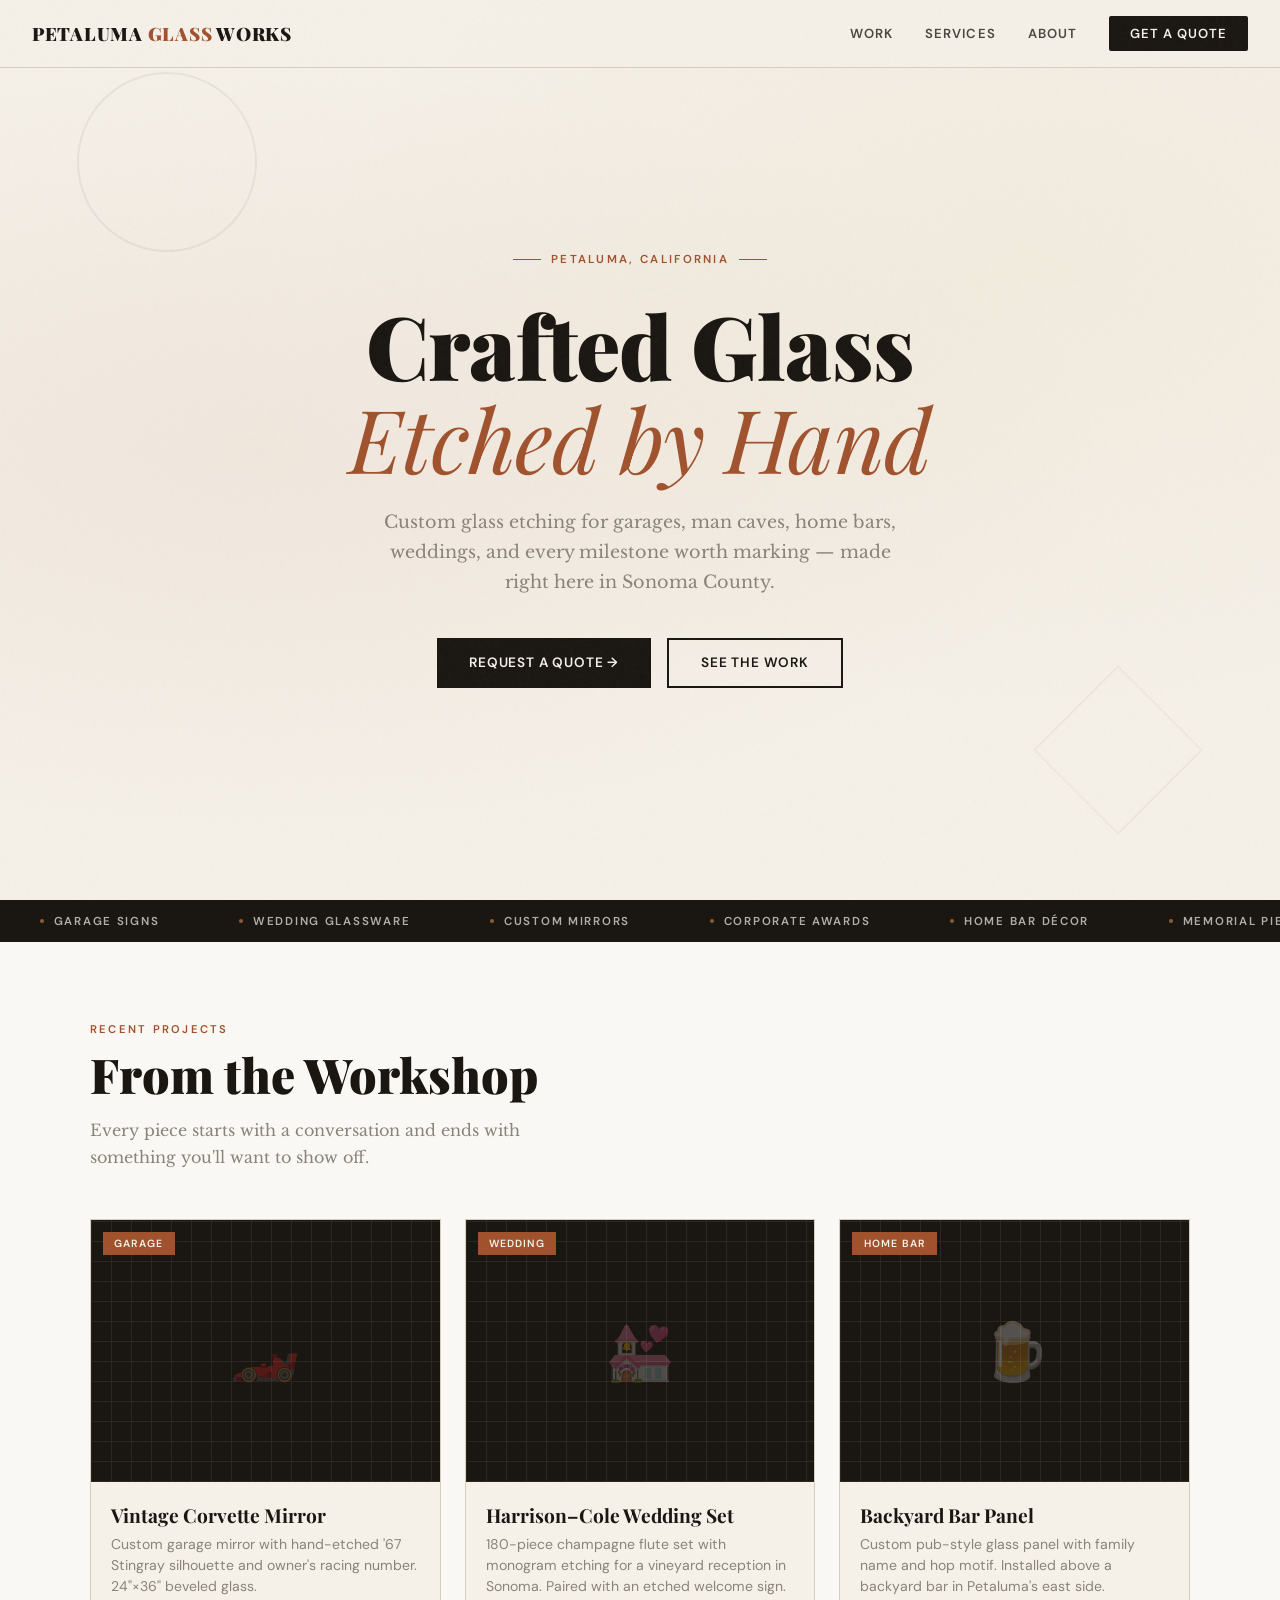
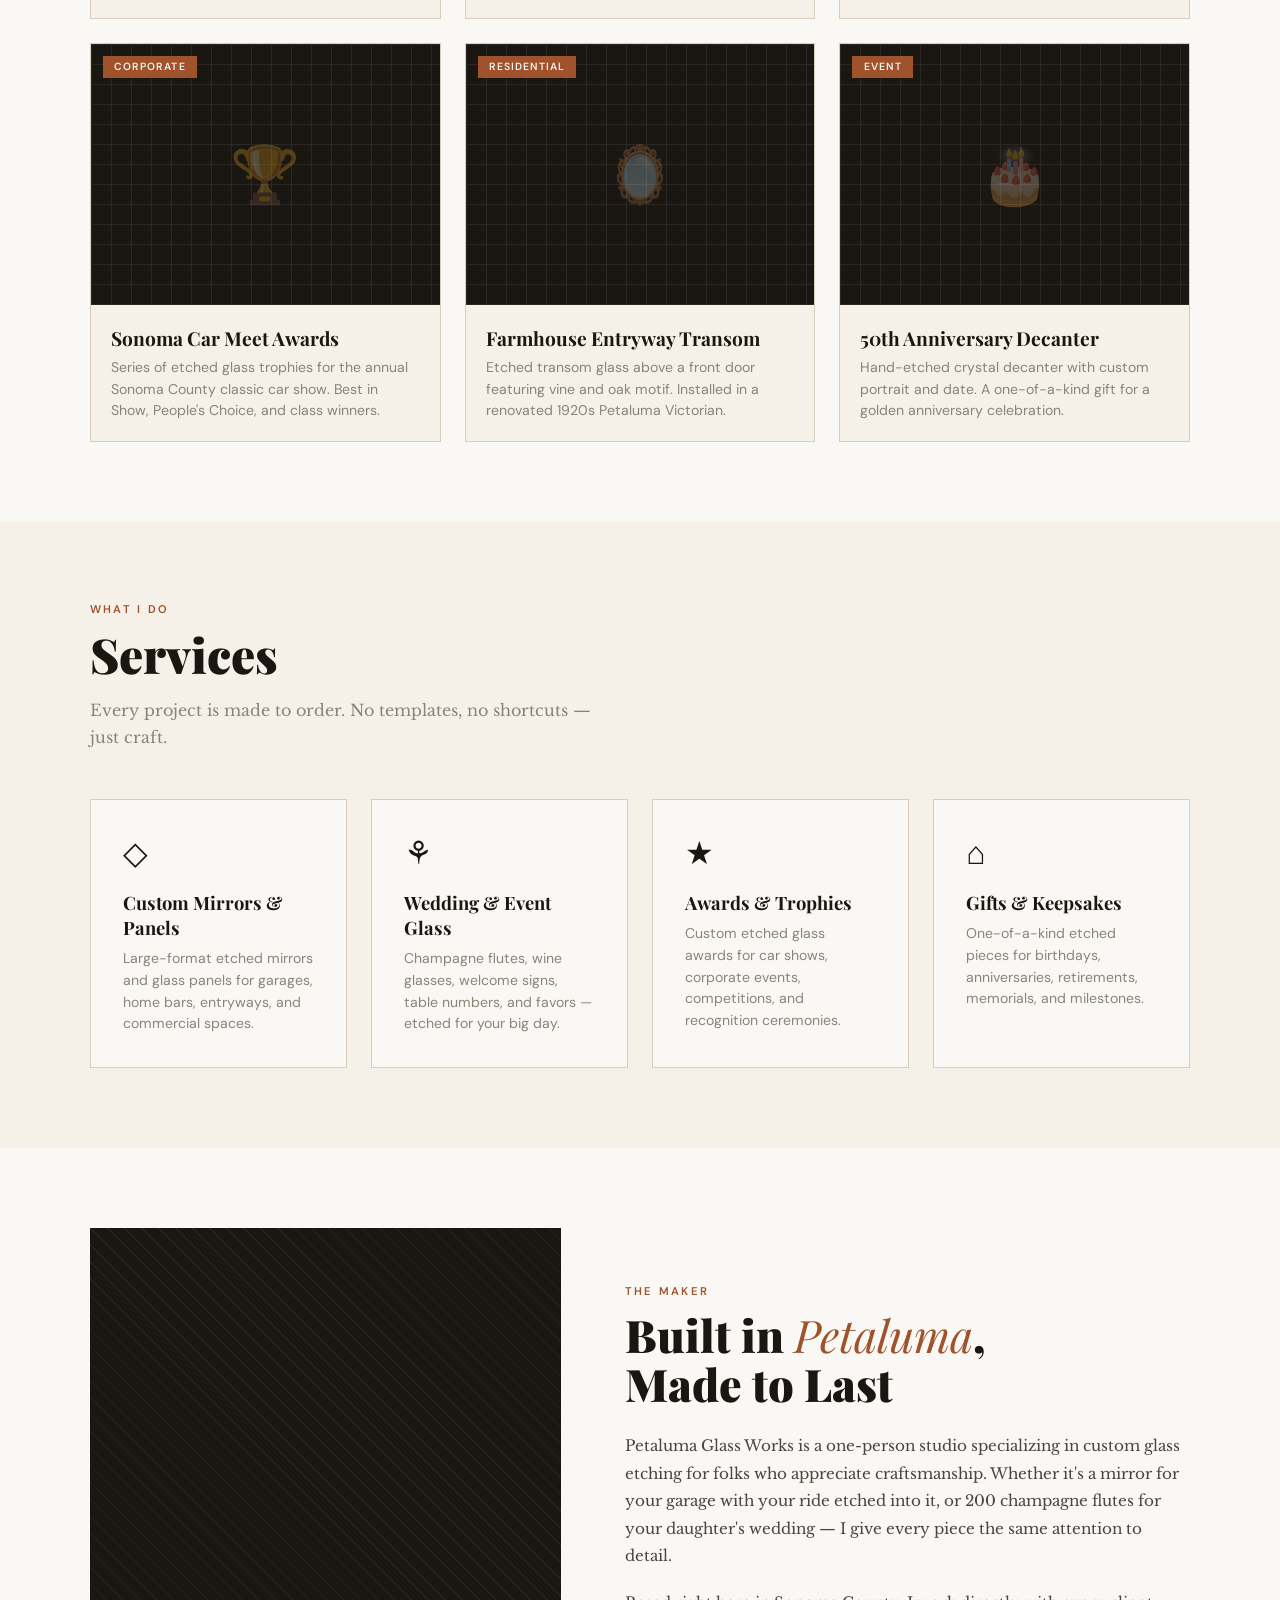
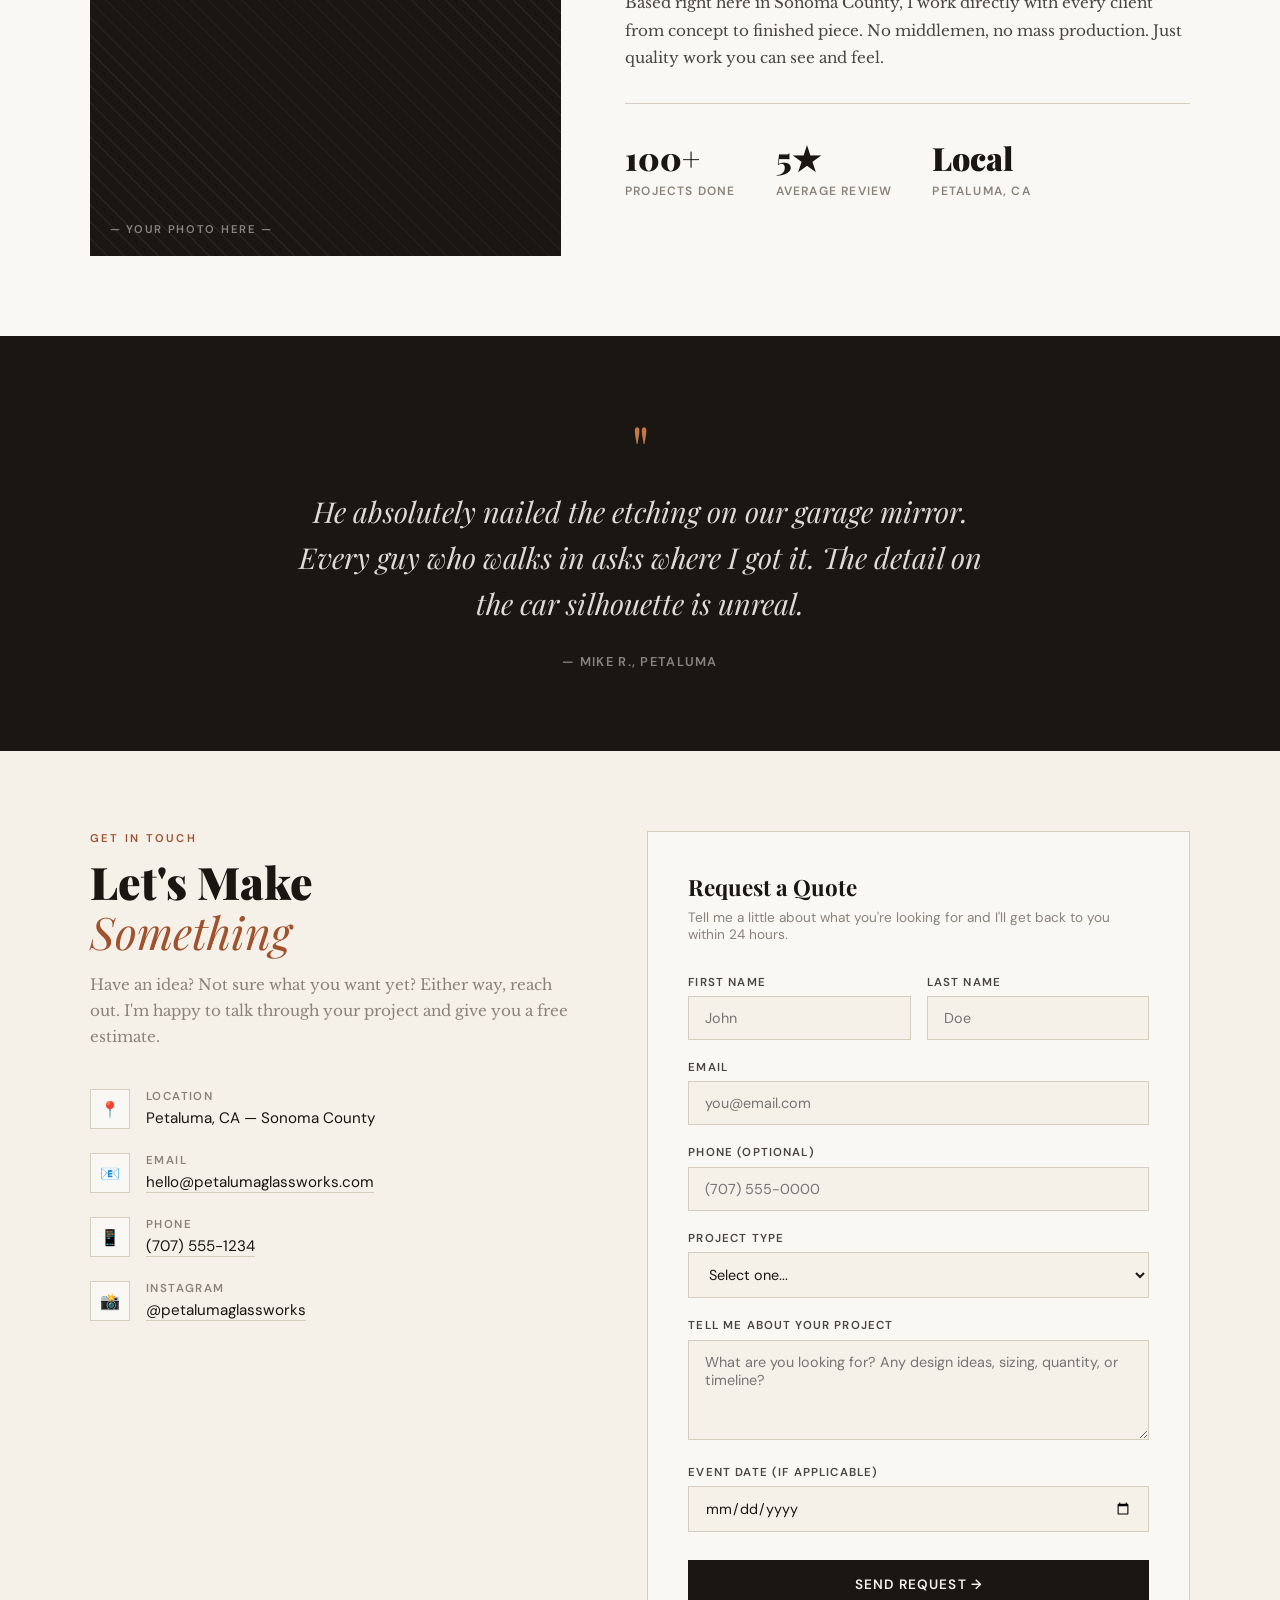
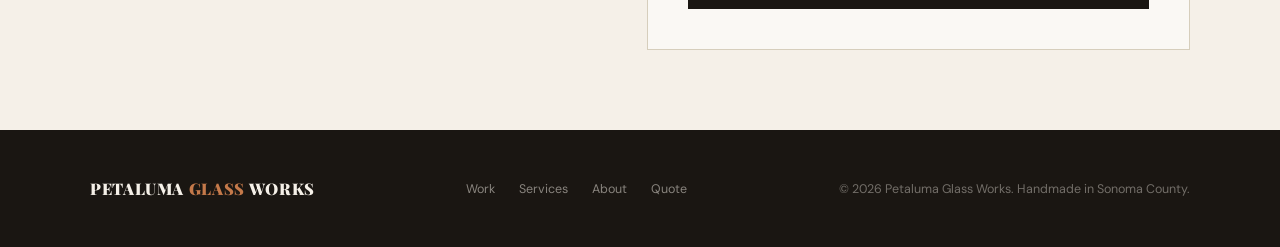
==== public/index.html @ 64fe1ad9 "Initial commit — Royal Etch Co. site Static portfolio + lead gen site for glass etching business. Pa" ====
<!DOCTYPE html>
<html lang="en">
<head>
<meta charset="UTF-8">
<meta name="viewport" content="width=device-width, initial-scale=1.0">
<title>Petaluma Glass Works — Custom Glass Etching</title>
<link rel="preconnect" href="https://fonts.googleapis.com">
<link href="https://fonts.googleapis.com/css2?family=Playfair+Display:ital,wght@0,400;0,700;0,900;1,400&family=DM+Sans:wght@400;500;600&family=Libre+Baskerville:ital,wght@0,400;0,700;1,400&display=swap" rel="stylesheet">
<link rel="stylesheet" href="styles.css">
<style>
  /* ── HERO ── */
  .hero {
    min-height: 100vh;
    display: flex;
    align-items: center;
    justify-content: center;
    text-align: center;
    padding: 8rem 2rem 6rem;
    position: relative;
    overflow: hidden;
  }
  .hero::before {
    content: '';
    position: absolute;
    inset: 0;
    background:
      radial-gradient(ellipse at 20% 50%, rgba(160, 82, 45, 0.06) 0%, transparent 60%),
      radial-gradient(ellipse at 80% 30%, rgba(184, 148, 46, 0.05) 0%, transparent 50%);
  }
  .hero-ornament {
    position: absolute;
    opacity: 0.06;
    pointer-events: none;
  }
  .hero-ornament.top-left {
    top: 8%; left: 6%;
    width: 180px; height: 180px;
    border: 2px solid var(--ink);
    border-radius: 50%;
  }
  .hero-ornament.bot-right {
    bottom: 10%; right: 8%;
    width: 120px; height: 120px;
    border: 2px solid var(--rust);
    transform: rotate(45deg);
  }
  .hero-content { position: relative; z-index: 2; max-width: 820px; }
  .hero .hero-tag { margin-bottom: 2rem; opacity: 0; animation: fadeUp 0.8s 0.2s forwards; }
  .hero h1 {
    font-family: 'Playfair Display', serif;
    font-size: clamp(3rem, 7vw, 5.5rem);
    font-weight: 900;
    line-height: 1.05;
    letter-spacing: -0.01em;
    color: var(--ink);
    margin-bottom: 1.5rem;
    opacity: 0;
    animation: fadeUp 0.8s 0.4s forwards;
  }
  .hero h1 em { font-style: italic; font-weight: 400; color: var(--rust); }
  .hero-sub {
    font-family: 'Libre Baskerville', serif;
    font-size: 1.1rem;
    line-height: 1.7;
    color: var(--warm-gray);
    max-width: 540px;
    margin: 0 auto 2.5rem;
    opacity: 0;
    animation: fadeUp 0.8s 0.6s forwards;
  }
  .hero-actions {
    display: flex;
    gap: 1rem;
    justify-content: center;
    flex-wrap: wrap;
    opacity: 0;
    animation: fadeUp 0.8s 0.8s forwards;
  }

  /* ── TICKER ── */
  .ticker {
    background: var(--ink);
    padding: 0.85rem 0;
    overflow: hidden;
  }
  .ticker-track {
    display: flex;
    width: max-content;
    animation: scroll 30s linear infinite;
  }
  .ticker-item {
    display: flex;
    align-items: center;
    gap: 0.6rem;
    padding: 0 2.5rem;
    white-space: nowrap;
    font-size: 0.72rem;
    font-weight: 600;
    letter-spacing: 0.15em;
    text-transform: uppercase;
    color: var(--cream);
    opacity: 0.7;
  }
  .ticker-item .dot {
    width: 4px; height: 4px;
    background: var(--rust-light);
    border-radius: 50%;
  }

  /* ── RECENT WORK ── */
  #work { background: var(--warm-white); }
  #work section { padding: 6rem 2rem; }
  .projects-grid {
    display: grid;
    grid-template-columns: repeat(auto-fill, minmax(320px, 1fr));
    gap: 1.5rem;
  }
  .project-card {
    background: var(--cream);
    border: 1px solid var(--border);
    overflow: hidden;
    transition: all 0.3s;
  }
  .project-card:hover { transform: translateY(-4px); box-shadow: 0 12px 40px var(--shadow); }
  .project-img {
    width: 100%;
    aspect-ratio: 4/3;
    background: var(--ink);
    position: relative;
    overflow: hidden;
    display: flex;
    align-items: center;
    justify-content: center;
  }
  .project-img .etch-icon {
    font-size: 3.5rem;
    opacity: 0.25;
    color: var(--cream);
    position: absolute;
  }
  .project-img .placeholder-pattern {
    position: absolute;
    inset: 0;
    opacity: 0.08;
    background-image:
      repeating-linear-gradient(0deg, var(--cream) 0px, var(--cream) 1px, transparent 1px, transparent 20px),
      repeating-linear-gradient(90deg, var(--cream) 0px, var(--cream) 1px, transparent 1px, transparent 20px);
  }
  .project-tag {
    position: absolute;
    top: 0.75rem; left: 0.75rem;
    background: var(--rust);
    color: var(--cream);
    font-size: 0.65rem;
    font-weight: 600;
    letter-spacing: 0.1em;
    text-transform: uppercase;
    padding: 0.3rem 0.7rem;
  }
  .project-body { padding: 1.25rem; }
  .project-body h3 {
    font-family: 'Playfair Display', serif;
    font-size: 1.2rem;
    font-weight: 700;
    margin-bottom: 0.4rem;
  }
  .project-body p { font-size: 0.88rem; color: var(--warm-gray); line-height: 1.5; }

  /* ── SERVICES PREVIEW ── */
  .services-row {
    display: grid;
    grid-template-columns: repeat(auto-fill, minmax(240px, 1fr));
    gap: 1.5rem;
    margin-top: 2rem;
  }
  .service-card {
    padding: 2rem;
    border: 1px solid var(--border);
    background: var(--warm-white);
    transition: all 0.25s;
  }
  .service-card:hover { border-color: var(--rust); }
  .service-icon { font-size: 2rem; margin-bottom: 1rem; display: block; }
  .service-card h3 {
    font-family: 'Playfair Display', serif;
    font-size: 1.15rem;
    font-weight: 700;
    margin-bottom: 0.5rem;
  }
  .service-card p { font-size: 0.88rem; color: var(--warm-gray); line-height: 1.55; }

  /* ── ABOUT PREVIEW ── */
  #about { background: var(--warm-white); }
  .about-grid {
    display: grid;
    grid-template-columns: 1fr 1.2fr;
    gap: 4rem;
    align-items: center;
  }
  .about-photo {
    aspect-ratio: 3/4;
    background: var(--ink);
    position: relative;
    overflow: hidden;
  }
  .about-photo .placeholder-pattern {
    position: absolute; inset: 0; opacity: 0.06;
    background-image:
      repeating-linear-gradient(45deg, var(--cream) 0px, var(--cream) 1px, transparent 1px, transparent 12px);
  }
  .about-photo .photo-label {
    position: absolute;
    bottom: 1.25rem; left: 1.25rem;
    color: var(--cream);
    font-size: 0.7rem;
    font-weight: 600;
    letter-spacing: 0.15em;
    text-transform: uppercase;
    opacity: 0.5;
  }
  .about-text h2 {
    font-family: 'Playfair Display', serif;
    font-size: clamp(2rem, 3.5vw, 2.8rem);
    font-weight: 900;
    line-height: 1.1;
    margin-bottom: 1.5rem;
  }
  .about-text h2 em { font-weight: 400; color: var(--rust); }
  .about-text p {
    font-family: 'Libre Baskerville', serif;
    font-size: 0.95rem;
    line-height: 1.8;
    color: var(--slate);
    margin-bottom: 1.25rem;
  }
  .about-stats {
    display: flex;
    gap: 2.5rem;
    margin-top: 2rem;
    padding-top: 2rem;
    border-top: 1px solid var(--border);
  }
  .stat-item strong {
    display: block;
    font-family: 'Playfair Display', serif;
    font-size: 2rem;
    font-weight: 900;
    color: var(--ink);
  }
  .stat-item span {
    font-size: 0.75rem;
    font-weight: 600;
    letter-spacing: 0.1em;
    text-transform: uppercase;
    color: var(--warm-gray);
  }

  /* ── TESTIMONIAL ── */
  .testimonial-section {
    background: var(--ink);
    color: var(--cream);
    text-align: center;
    padding: 5rem 2rem;
  }
  .testimonial-section blockquote {
    font-family: 'Playfair Display', serif;
    font-size: clamp(1.3rem, 3vw, 1.8rem);
    font-style: italic;
    line-height: 1.6;
    max-width: 700px;
    margin: 0 auto 1.5rem;
    opacity: 0.9;
  }
  .testimonial-section cite {
    font-family: 'DM Sans', sans-serif;
    font-style: normal;
    font-size: 0.8rem;
    font-weight: 600;
    letter-spacing: 0.1em;
    text-transform: uppercase;
    opacity: 0.5;
  }
  .quote-mark {
    font-family: 'Playfair Display', serif;
    font-size: 4rem;
    color: var(--rust-light);
    line-height: 1;
    margin-bottom: 0.5rem;
  }

  /* ── CONTACT ── */
  #contact { background: var(--cream); }
  .contact-grid {
    display: grid;
    grid-template-columns: 1fr 1.1fr;
    gap: 4rem;
  }
  .contact-info h2 {
    font-family: 'Playfair Display', serif;
    font-size: clamp(2rem, 3.5vw, 2.8rem);
    font-weight: 900;
    line-height: 1.1;
    margin-bottom: 1rem;
  }
  .contact-info h2 em { font-weight: 400; color: var(--rust); }
  .contact-info > p {
    font-family: 'Libre Baskerville', serif;
    font-size: 0.95rem;
    line-height: 1.7;
    color: var(--warm-gray);
    margin-bottom: 2.5rem;
  }
  .contact-detail {
    display: flex;
    gap: 1rem;
    align-items: flex-start;
    margin-bottom: 1.5rem;
  }
  .contact-detail .icon {
    width: 40px; height: 40px;
    background: var(--warm-white);
    border: 1px solid var(--border);
    display: flex;
    align-items: center;
    justify-content: center;
    font-size: 1rem;
    flex-shrink: 0;
  }
  .contact-detail strong {
    display: block;
    font-size: 0.72rem;
    font-weight: 600;
    letter-spacing: 0.12em;
    text-transform: uppercase;
    color: var(--warm-gray);
    margin-bottom: 0.15rem;
  }
  .contact-detail span { font-size: 0.95rem; color: var(--ink); }
  .contact-detail a {
    color: var(--ink);
    text-decoration: none;
    border-bottom: 1px solid var(--border);
    transition: border-color 0.2s;
  }
  .contact-detail a:hover { border-color: var(--rust); }

  /* ── CONTACT FORM ── */
  .request-form {
    background: var(--warm-white);
    border: 1px solid var(--border);
    padding: 2.5rem;
  }
  .request-form h3 {
    font-family: 'Playfair Display', serif;
    font-size: 1.4rem;
    font-weight: 700;
    margin-bottom: 0.4rem;
  }
  .form-sub { font-size: 0.85rem; color: var(--warm-gray); margin-bottom: 2rem; }
  .form-row { display: grid; grid-template-columns: 1fr 1fr; gap: 1rem; }
  .form-group { margin-bottom: 1.25rem; }
  .form-group label {
    display: block;
    font-size: 0.72rem;
    font-weight: 600;
    letter-spacing: 0.1em;
    text-transform: uppercase;
    color: var(--slate);
    margin-bottom: 0.4rem;
  }
  .form-group input,
  .form-group select,
  .form-group textarea {
    width: 100%;
    padding: 0.75rem 1rem;
    font-family: 'DM Sans', sans-serif;
    font-size: 0.9rem;
    border: 1px solid var(--border);
    background: var(--cream);
    color: var(--ink);
    outline: none;
    transition: border-color 0.2s;
  }
  .form-group input:focus,
  .form-group select:focus,
  .form-group textarea:focus { border-color: var(--rust); }
  .form-group textarea { resize: vertical; min-height: 100px; }
  .form-submit {
    width: 100%;
    padding: 1rem;
    background: var(--ink);
    color: var(--cream);
    font-family: 'DM Sans', sans-serif;
    font-size: 0.85rem;
    font-weight: 600;
    letter-spacing: 0.08em;
    text-transform: uppercase;
    border: none;
    cursor: pointer;
    transition: background 0.25s;
    margin-top: 0.5rem;
  }
  .form-submit:hover { background: var(--rust); }

  /* ── RESPONSIVE (page-specific) ── */
  @media (max-width: 768px) {
    .hero { min-height: auto; padding: 10rem 1.5rem 5rem; }
    .about-grid { grid-template-columns: 1fr; gap: 2rem; }
    .about-photo { max-height: 350px; }
    .contact-grid { grid-template-columns: 1fr; gap: 2.5rem; }
    .form-row { grid-template-columns: 1fr; }
    .projects-grid { grid-template-columns: 1fr; }
    .about-stats { gap: 1.5rem; }
  }
</style>
</head>
<body>

<!-- ═══════ NAV ═══════ -->
<nav id="nav">
  <a href="index.html" class="nav-logo">Petaluma <span>Glass</span> Works</a>
  <button class="mobile-toggle" onclick="document.querySelector('.nav-links').classList.toggle('open')" aria-label="Menu">
    <span></span><span></span><span></span>
  </button>
  <div class="nav-links">
    <a href="work.html">Work</a>
    <a href="services.html">Services</a>
    <a href="about.html">About</a>
    <a href="quote.html" class="nav-cta">Get a Quote</a>
  </div>
</nav>

<!-- ═══════ HERO ═══════ -->
<section class="hero">
  <div class="hero-ornament top-left"></div>
  <div class="hero-ornament bot-right"></div>
  <div class="hero-content">
    <div class="hero-tag">Petaluma, California</div>
    <h1>Crafted Glass<br><em>Etched by Hand</em></h1>
    <p class="hero-sub">Custom glass etching for garages, man caves, home bars, weddings, and every milestone worth marking — made right here in Sonoma County.</p>
    <div class="hero-actions">
      <a href="#contact" class="btn-primary">Request a Quote →</a>
      <a href="work.html" class="btn-secondary">See the Work</a>
    </div>
  </div>
</section>

<!-- ═══════ TICKER ═══════ -->
<div class="ticker">
  <div class="ticker-track">
    <div class="ticker-item"><span class="dot"></span> Garage Signs</div>
    <div class="ticker-item"><span class="dot"></span> Wedding Glassware</div>
    <div class="ticker-item"><span class="dot"></span> Custom Mirrors</div>
    <div class="ticker-item"><span class="dot"></span> Corporate Awards</div>
    <div class="ticker-item"><span class="dot"></span> Home Bar Décor</div>
    <div class="ticker-item"><span class="dot"></span> Memorial Pieces</div>
    <div class="ticker-item"><span class="dot"></span> Car Club Trophies</div>
    <div class="ticker-item"><span class="dot"></span> Event Signage</div>
    <div class="ticker-item"><span class="dot"></span> Garage Signs</div>
    <div class="ticker-item"><span class="dot"></span> Wedding Glassware</div>
    <div class="ticker-item"><span class="dot"></span> Custom Mirrors</div>
    <div class="ticker-item"><span class="dot"></span> Corporate Awards</div>
    <div class="ticker-item"><span class="dot"></span> Home Bar Décor</div>
    <div class="ticker-item"><span class="dot"></span> Memorial Pieces</div>
    <div class="ticker-item"><span class="dot"></span> Car Club Trophies</div>
    <div class="ticker-item"><span class="dot"></span> Event Signage</div>
  </div>
</div>

<!-- ═══════ RECENT WORK ═══════ -->
<section id="work">
  <div class="section-inner">
    <div class="reveal">
      <div class="section-label">Recent Projects</div>
      <div class="section-title">From the Workshop</div>
      <div class="section-desc">Every piece starts with a conversation and ends with something you'll want to show off.</div>
    </div>
    <div class="projects-grid">
      <div class="project-card reveal">
        <div class="project-img">
          <div class="placeholder-pattern"></div>
          <span class="etch-icon">🏎️</span>
          <span class="project-tag">Garage</span>
        </div>
        <div class="project-body">
          <h3>Vintage Corvette Mirror</h3>
          <p>Custom garage mirror with hand-etched '67 Stingray silhouette and owner's racing number. 24"×36" beveled glass.</p>
        </div>
      </div>
      <div class="project-card reveal">
        <div class="project-img">
          <div class="placeholder-pattern"></div>
          <span class="etch-icon">💒</span>
          <span class="project-tag">Wedding</span>
        </div>
        <div class="project-body">
          <h3>Harrison–Cole Wedding Set</h3>
          <p>180-piece champagne flute set with monogram etching for a vineyard reception in Sonoma. Paired with an etched welcome sign.</p>
        </div>
      </div>
      <div class="project-card reveal">
        <div class="project-img">
          <div class="placeholder-pattern"></div>
          <span class="etch-icon">🍺</span>
          <span class="project-tag">Home Bar</span>
        </div>
        <div class="project-body">
          <h3>Backyard Bar Panel</h3>
          <p>Custom pub-style glass panel with family name and hop motif. Installed above a backyard bar in Petaluma's east side.</p>
        </div>
      </div>
      <div class="project-card reveal">
        <div class="project-img">
          <div class="placeholder-pattern"></div>
          <span class="etch-icon">🏆</span>
          <span class="project-tag">Corporate</span>
        </div>
        <div class="project-body">
          <h3>Sonoma Car Meet Awards</h3>
          <p>Series of etched glass trophies for the annual Sonoma County classic car show. Best in Show, People's Choice, and class winners.</p>
        </div>
      </div>
      <div class="project-card reveal">
        <div class="project-img">
          <div class="placeholder-pattern"></div>
          <span class="etch-icon">🪞</span>
          <span class="project-tag">Residential</span>
        </div>
        <div class="project-body">
          <h3>Farmhouse Entryway Transom</h3>
          <p>Etched transom glass above a front door featuring vine and oak motif. Installed in a renovated 1920s Petaluma Victorian.</p>
        </div>
      </div>
      <div class="project-card reveal">
        <div class="project-img">
          <div class="placeholder-pattern"></div>
          <span class="etch-icon">🎂</span>
          <span class="project-tag">Event</span>
        </div>
        <div class="project-body">
          <h3>50th Anniversary Decanter</h3>
          <p>Hand-etched crystal decanter with custom portrait and date. A one-of-a-kind gift for a golden anniversary celebration.</p>
        </div>
      </div>
    </div>
  </div>
</section>

<!-- ═══════ SERVICES PREVIEW ═══════ -->
<section id="services">
  <div class="section-inner">
    <div class="reveal">
      <div class="section-label">What I Do</div>
      <div class="section-title">Services</div>
      <div class="section-desc">Every project is made to order. No templates, no shortcuts — just craft.</div>
    </div>
    <div class="services-row">
      <div class="service-card reveal">
        <span class="service-icon">◇</span>
        <h3>Custom Mirrors & Panels</h3>
        <p>Large-format etched mirrors and glass panels for garages, home bars, entryways, and commercial spaces.</p>
      </div>
      <div class="service-card reveal">
        <span class="service-icon">⚘</span>
        <h3>Wedding & Event Glass</h3>
        <p>Champagne flutes, wine glasses, welcome signs, table numbers, and favors — etched for your big day.</p>
      </div>
      <div class="service-card reveal">
        <span class="service-icon">★</span>
        <h3>Awards & Trophies</h3>
        <p>Custom etched glass awards for car shows, corporate events, competitions, and recognition ceremonies.</p>
      </div>
      <div class="service-card reveal">
        <span class="service-icon">⌂</span>
        <h3>Gifts & Keepsakes</h3>
        <p>One-of-a-kind etched pieces for birthdays, anniversaries, retirements, memorials, and milestones.</p>
      </div>
    </div>
  </div>
</section>

<!-- ═══════ ABOUT PREVIEW ═══════ -->
<section id="about">
  <div class="section-inner">
    <div class="about-grid">
      <div class="about-photo reveal">
        <div class="placeholder-pattern"></div>
        <div class="photo-label">— Your photo here —</div>
      </div>
      <div class="about-text reveal">
        <div class="section-label">The Maker</div>
        <h2>Built in <em>Petaluma</em>,<br>Made to Last</h2>
        <p>Petaluma Glass Works is a one-person studio specializing in custom glass etching for folks who appreciate craftsmanship. Whether it's a mirror for your garage with your ride etched into it, or 200 champagne flutes for your daughter's wedding — I give every piece the same attention to detail.</p>
        <p>Based right here in Sonoma County, I work directly with every client from concept to finished piece. No middlemen, no mass production. Just quality work you can see and feel.</p>
        <div class="about-stats">
          <div class="stat-item">
            <strong>100+</strong>
            <span>Projects Done</span>
          </div>
          <div class="stat-item">
            <strong>5★</strong>
            <span>Average Review</span>
          </div>
          <div class="stat-item">
            <strong>Local</strong>
            <span>Petaluma, CA</span>
          </div>
        </div>
      </div>
    </div>
  </div>
</section>

<!-- ═══════ TESTIMONIAL ═══════ -->
<div class="testimonial-section">
  <div class="quote-mark">"</div>
  <blockquote>He absolutely nailed the etching on our garage mirror. Every guy who walks in asks where I got it. The detail on the car silhouette is unreal.</blockquote>
  <cite>— Mike R., Petaluma</cite>
</div>

<!-- ═══════ CONTACT + FORM ═══════ -->
<section id="contact">
  <div class="section-inner">
    <div class="contact-grid">
      <div class="contact-info reveal">
        <div class="section-label">Get In Touch</div>
        <h2>Let's Make<br><em>Something</em></h2>
        <p>Have an idea? Not sure what you want yet? Either way, reach out. I'm happy to talk through your project and give you a free estimate.</p>
        <div class="contact-detail">
          <div class="icon">📍</div>
          <div>
            <strong>Location</strong>
            <span>Petaluma, CA — Sonoma County</span>
          </div>
        </div>
        <div class="contact-detail">
          <div class="icon">📧</div>
          <div>
            <strong>Email</strong>
            <span><a href="mailto:hello@petalumaglassworks.com">hello@petalumaglassworks.com</a></span>
          </div>
        </div>
        <div class="contact-detail">
          <div class="icon">📱</div>
          <div>
            <strong>Phone</strong>
            <span><a href="tel:+17075551234">(707) 555-1234</a></span>
          </div>
        </div>
        <div class="contact-detail">
          <div class="icon">📸</div>
          <div>
            <strong>Instagram</strong>
            <span><a href="#">@petalumaglassworks</a></span>
          </div>
        </div>
      </div>

      <div class="request-form reveal">
        <h3>Request a Quote</h3>
        <p class="form-sub">Tell me a little about what you're looking for and I'll get back to you within 24 hours.</p>
        <div class="form-row">
          <div class="form-group">
            <label>First Name</label>
            <input type="text" placeholder="John">
          </div>
          <div class="form-group">
            <label>Last Name</label>
            <input type="text" placeholder="Doe">
          </div>
        </div>
        <div class="form-group">
          <label>Email</label>
          <input type="email" placeholder="you@email.com">
        </div>
        <div class="form-group">
          <label>Phone (Optional)</label>
          <input type="tel" placeholder="(707) 555-0000">
        </div>
        <div class="form-group">
          <label>Project Type</label>
          <select>
            <option value="">Select one...</option>
            <option>Garage / Man Cave Mirror</option>
            <option>Wedding Glassware</option>
            <option>Home Bar / Panel</option>
            <option>Awards / Trophies</option>
            <option>Gift / Keepsake</option>
            <option>Event Signage</option>
            <option>Other</option>
          </select>
        </div>
        <div class="form-group">
          <label>Tell Me About Your Project</label>
          <textarea placeholder="What are you looking for? Any design ideas, sizing, quantity, or timeline?"></textarea>
        </div>
        <div class="form-group">
          <label>Event Date (if applicable)</label>
          <input type="date">
        </div>
        <button class="form-submit" onclick="handleSubmit()">Send Request →</button>
        <p id="form-confirm" style="display:none; margin-top:1rem; color:var(--rust); font-weight:600; text-align:center; font-size:0.9rem;">Thanks! I'll be in touch soon.</p>
      </div>
    </div>
  </div>
</section>

<!-- ═══════ FOOTER ═══════ -->
<footer>
  <div class="footer-inner">
    <div class="footer-brand">Petaluma <span>Glass</span> Works</div>
    <div class="footer-links">
      <a href="work.html">Work</a>
      <a href="services.html">Services</a>
      <a href="about.html">About</a>
      <a href="quote.html">Quote</a>
    </div>
    <div class="footer-copy">© 2026 Petaluma Glass Works. Handmade in Sonoma County.</div>
  </div>
</footer>

<script>
  window.addEventListener('scroll', () => {
    document.getElementById('nav').classList.toggle('scrolled', window.scrollY > 50);
  });
  const reveals = document.querySelectorAll('.reveal');
  const observer = new IntersectionObserver((entries) => {
    entries.forEach((entry, i) => {
      if (entry.isIntersecting) {
        setTimeout(() => entry.target.classList.add('visible'), i * 80);
        observer.unobserve(entry.target);
      }
    });
  }, { threshold: 0.1 });
  reveals.forEach(el => observer.observe(el));

  function handleSubmit() {
    document.getElementById('form-confirm').style.display = 'block';
  }
</script>
</body>
</html>
---- public/styles.css ----
/* ============================================================
   PETALUMA GLASS WORKS — Shared Stylesheet
   Linked from all pages. Page-specific styles stay inline.
   ============================================================ */

/* ── TOKENS ── */
:root {
  --cream: #F5F0E8;
  --warm-white: #FAF8F4;
  --ink: #1A1612;
  --rust: #A0522D;
  --rust-light: #C4794A;
  --gold: #B8942E;
  --gold-light: #D4B44A;
  --slate: #4A4540;
  --warm-gray: #8A837A;
  --border: #D6CEBC;
  --shadow: rgba(26, 22, 18, 0.08);
}

/* ── RESET ── */
* { margin: 0; padding: 0; box-sizing: border-box; }
html { scroll-behavior: smooth; }

/* ── BASE ── */
body {
  font-family: 'DM Sans', sans-serif;
  background: var(--cream);
  color: var(--ink);
  overflow-x: hidden;
  -webkit-font-smoothing: antialiased;
}

/* ── NOISE TEXTURE ── */
body::before {
  content: '';
  position: fixed;
  inset: 0;
  pointer-events: none;
  z-index: 9999;
  opacity: 0.03;
  background-image: url("data:image/svg+xml,%3Csvg viewBox='0 0 256 256' xmlns='http://www.w3.org/2000/svg'%3E%3Cfilter id='n'%3E%3CfeTurbulence type='fractalNoise' baseFrequency='0.9' numOctaves='4' stitchTiles='stitch'/%3E%3C/filter%3E%3Crect width='100%25' height='100%25' filter='url(%23n)'/%3E%3C/svg%3E");
}

/* ── NAV ── */
nav {
  position: fixed;
  top: 0;
  width: 100%;
  z-index: 100;
  padding: 1rem 2rem;
  display: flex;
  justify-content: space-between;
  align-items: center;
  background: rgba(245, 240, 232, 0.92);
  backdrop-filter: blur(12px);
  border-bottom: 1px solid var(--border);
  transition: all 0.3s ease;
}
nav.scrolled {
  padding: 0.6rem 2rem;
  box-shadow: 0 2px 20px var(--shadow);
}
.nav-logo {
  font-family: 'Playfair Display', serif;
  font-weight: 900;
  font-size: 1.15rem;
  letter-spacing: 0.04em;
  color: var(--ink);
  text-transform: uppercase;
  text-decoration: none;
}
.nav-logo span { color: var(--rust); }
.nav-links { display: flex; gap: 2rem; align-items: center; }
.nav-links a {
  font-size: 0.82rem;
  font-weight: 600;
  letter-spacing: 0.08em;
  text-transform: uppercase;
  text-decoration: none;
  color: var(--slate);
  transition: color 0.2s;
}
.nav-links a:hover,
.nav-links a.active { color: var(--rust); }
.nav-cta {
  background: var(--ink) !important;
  color: var(--cream) !important;
  padding: 0.55rem 1.3rem !important;
  border-radius: 2px;
  transition: background 0.2s !important;
}
.nav-cta:hover { background: var(--rust) !important; }
.mobile-toggle {
  display: none;
  background: none;
  border: none;
  cursor: pointer;
  flex-direction: column;
  gap: 5px;
}
.mobile-toggle span {
  display: block;
  width: 24px;
  height: 2px;
  background: var(--ink);
  transition: all 0.3s;
}

/* ── PAGE HERO (subpages) ── */
.page-hero {
  padding: 10rem 2rem 4rem;
  text-align: center;
  position: relative;
  overflow: hidden;
}
.page-hero::before {
  content: '';
  position: absolute;
  inset: 0;
  background:
    radial-gradient(ellipse at 20% 50%, rgba(160, 82, 45, 0.06) 0%, transparent 60%),
    radial-gradient(ellipse at 80% 30%, rgba(184, 148, 46, 0.05) 0%, transparent 50%);
}
.page-hero-content { position: relative; z-index: 2; max-width: 700px; margin: 0 auto; }
.page-hero h1 {
  font-family: 'Playfair Display', serif;
  font-size: clamp(2.5rem, 6vw, 4.5rem);
  font-weight: 900;
  line-height: 1.05;
  color: var(--ink);
  margin-bottom: 1.25rem;
}
.page-hero h1 em { font-style: italic; font-weight: 400; color: var(--rust); }
.page-hero p {
  font-family: 'Libre Baskerville', serif;
  font-size: 1.05rem;
  line-height: 1.7;
  color: var(--warm-gray);
  max-width: 540px;
  margin: 0 auto;
}

/* ── HERO TAG (used in page heroes and homepage hero) ── */
.hero-tag {
  display: inline-flex;
  align-items: center;
  gap: 0.6rem;
  font-size: 0.72rem;
  font-weight: 600;
  letter-spacing: 0.2em;
  text-transform: uppercase;
  color: var(--rust);
  margin-bottom: 1.5rem;
}
.hero-tag::before,
.hero-tag::after {
  content: '';
  width: 28px;
  height: 1px;
  background: var(--rust);
}

/* ── SECTION SHARED ── */
section { padding: 5rem 2rem; }
.section-inner { max-width: 1100px; margin: 0 auto; }
.section-label {
  font-size: 0.7rem;
  font-weight: 600;
  letter-spacing: 0.2em;
  text-transform: uppercase;
  color: var(--rust);
  margin-bottom: 0.75rem;
}
.section-title {
  font-family: 'Playfair Display', serif;
  font-size: clamp(2rem, 4vw, 3rem);
  font-weight: 900;
  line-height: 1.1;
  margin-bottom: 1rem;
}
.section-desc {
  font-family: 'Libre Baskerville', serif;
  font-size: 1rem;
  line-height: 1.7;
  color: var(--warm-gray);
  max-width: 520px;
  margin-bottom: 3rem;
}

/* ── BUTTONS ── */
.btn-primary {
  display: inline-flex;
  align-items: center;
  gap: 0.5rem;
  background: var(--ink);
  color: var(--cream);
  padding: 0.9rem 2rem;
  font-family: 'DM Sans', sans-serif;
  font-size: 0.85rem;
  font-weight: 600;
  letter-spacing: 0.06em;
  text-transform: uppercase;
  text-decoration: none;
  border: none;
  cursor: pointer;
  transition: all 0.25s;
}
.btn-primary:hover { background: var(--rust); transform: translateY(-1px); }
.btn-secondary {
  display: inline-flex;
  align-items: center;
  gap: 0.5rem;
  background: transparent;
  color: var(--ink);
  padding: 0.9rem 2rem;
  font-family: 'DM Sans', sans-serif;
  font-size: 0.85rem;
  font-weight: 600;
  letter-spacing: 0.06em;
  text-transform: uppercase;
  text-decoration: none;
  border: 2px solid var(--ink);
  cursor: pointer;
  transition: all 0.25s;
}
.btn-secondary:hover { background: var(--ink); color: var(--cream); }

/* ── FOOTER ── */
footer {
  background: var(--ink);
  color: var(--cream);
  padding: 3rem 2rem;
}
.footer-inner {
  max-width: 1100px;
  margin: 0 auto;
  display: flex;
  justify-content: space-between;
  align-items: center;
  flex-wrap: wrap;
  gap: 1rem;
}
.footer-brand {
  font-family: 'Playfair Display', serif;
  font-weight: 900;
  font-size: 1rem;
  letter-spacing: 0.04em;
  text-transform: uppercase;
}
.footer-brand span { color: var(--rust-light); }
.footer-copy { font-size: 0.78rem; opacity: 0.4; }
.footer-links { display: flex; gap: 1.5rem; }
.footer-links a {
  font-size: 0.78rem;
  color: var(--cream);
  opacity: 0.5;
  text-decoration: none;
  transition: opacity 0.2s;
}
.footer-links a:hover { opacity: 1; }

/* ── SCROLL REVEAL ── */
.reveal {
  opacity: 0;
  transform: translateY(30px);
  transition: all 0.7s cubic-bezier(0.25, 0.46, 0.45, 0.94);
}
.reveal.visible { opacity: 1; transform: translateY(0); }

/* ── ANIMATIONS ── */
@keyframes fadeUp {
  from { opacity: 0; transform: translateY(20px); }
  to { opacity: 1; transform: translateY(0); }
}
@keyframes scroll {
  from { transform: translateX(0); }
  to { transform: translateX(-50%); }
}

/* ── RESPONSIVE ── */
@media (max-width: 768px) {
  .nav-links { display: none; }
  .nav-links.open {
    display: flex;
    flex-direction: column;
    position: absolute;
    top: 100%;
    left: 0;
    right: 0;
    background: var(--cream);
    padding: 1.5rem 2rem;
    border-bottom: 1px solid var(--border);
    gap: 1rem;
  }
  .mobile-toggle { display: flex; }
  .page-hero { padding: 8rem 1.5rem 3rem; }
  .footer-inner { flex-direction: column; text-align: center; }
}
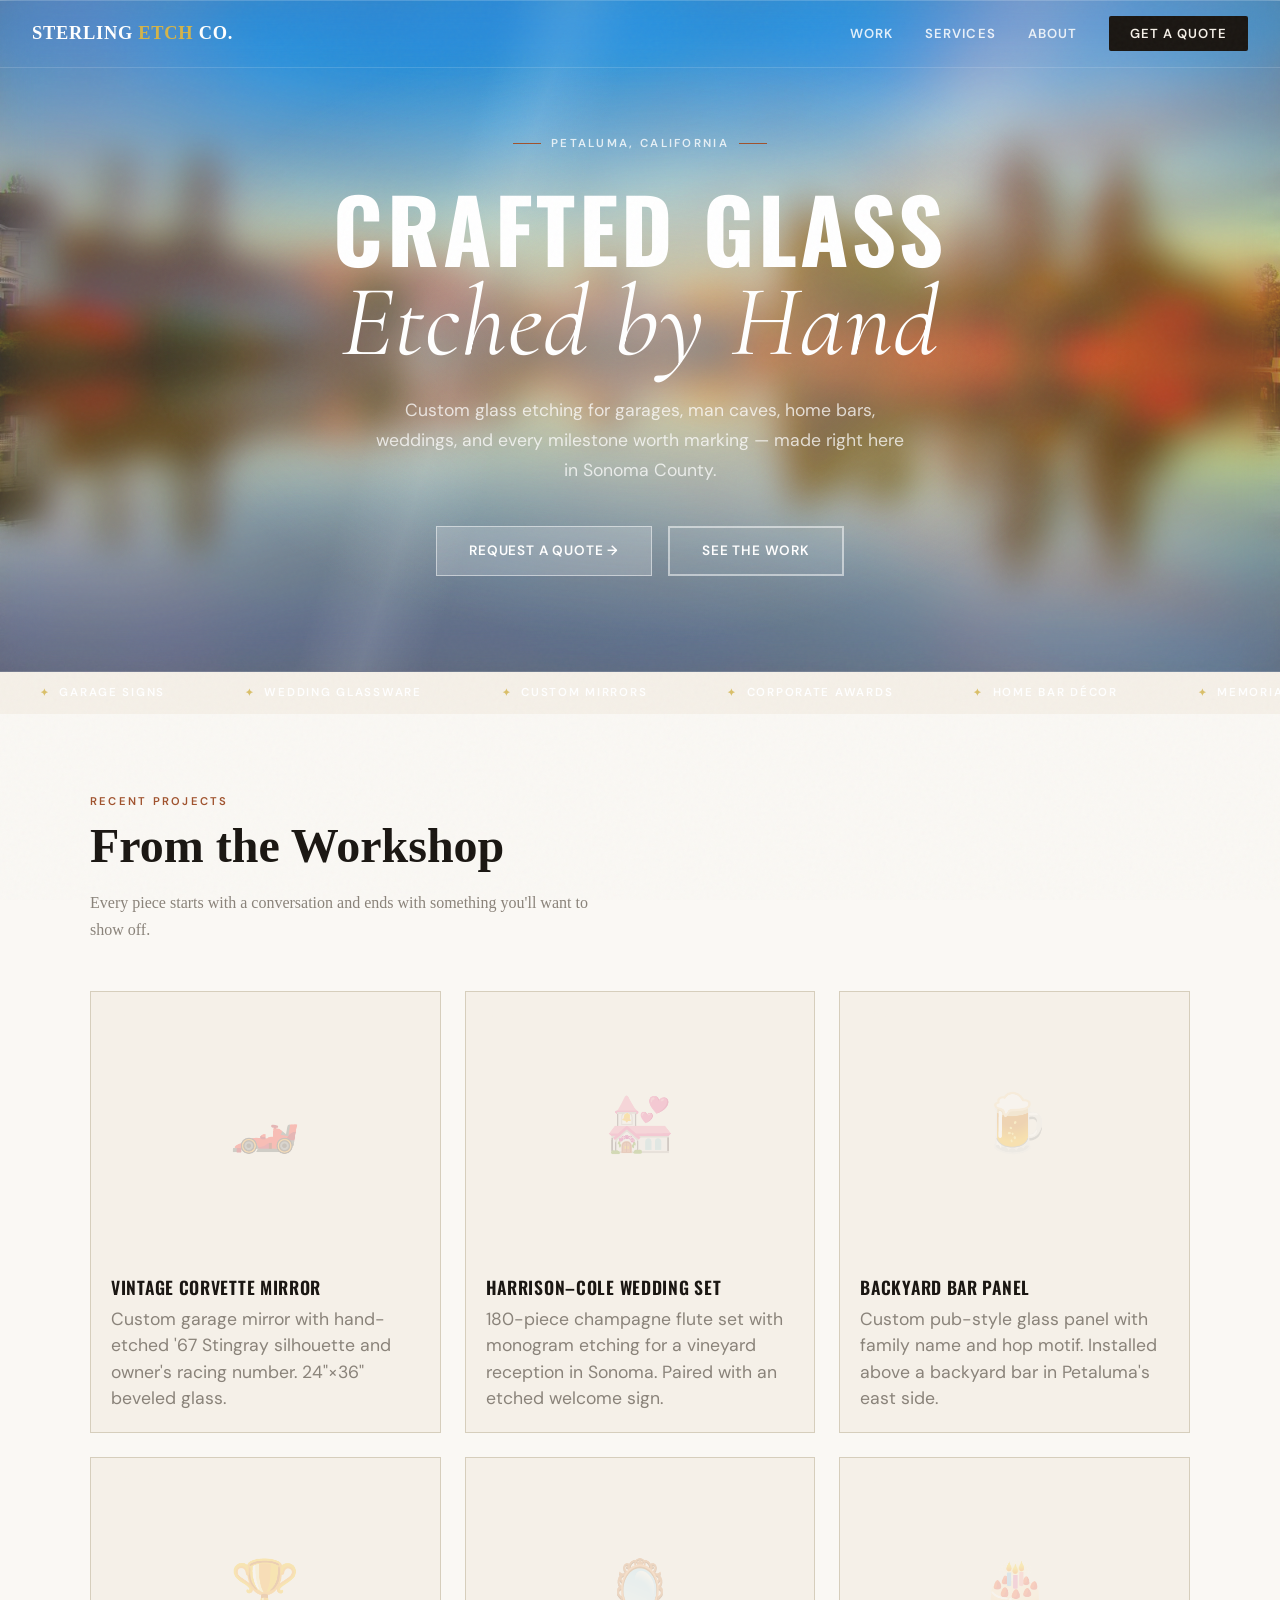
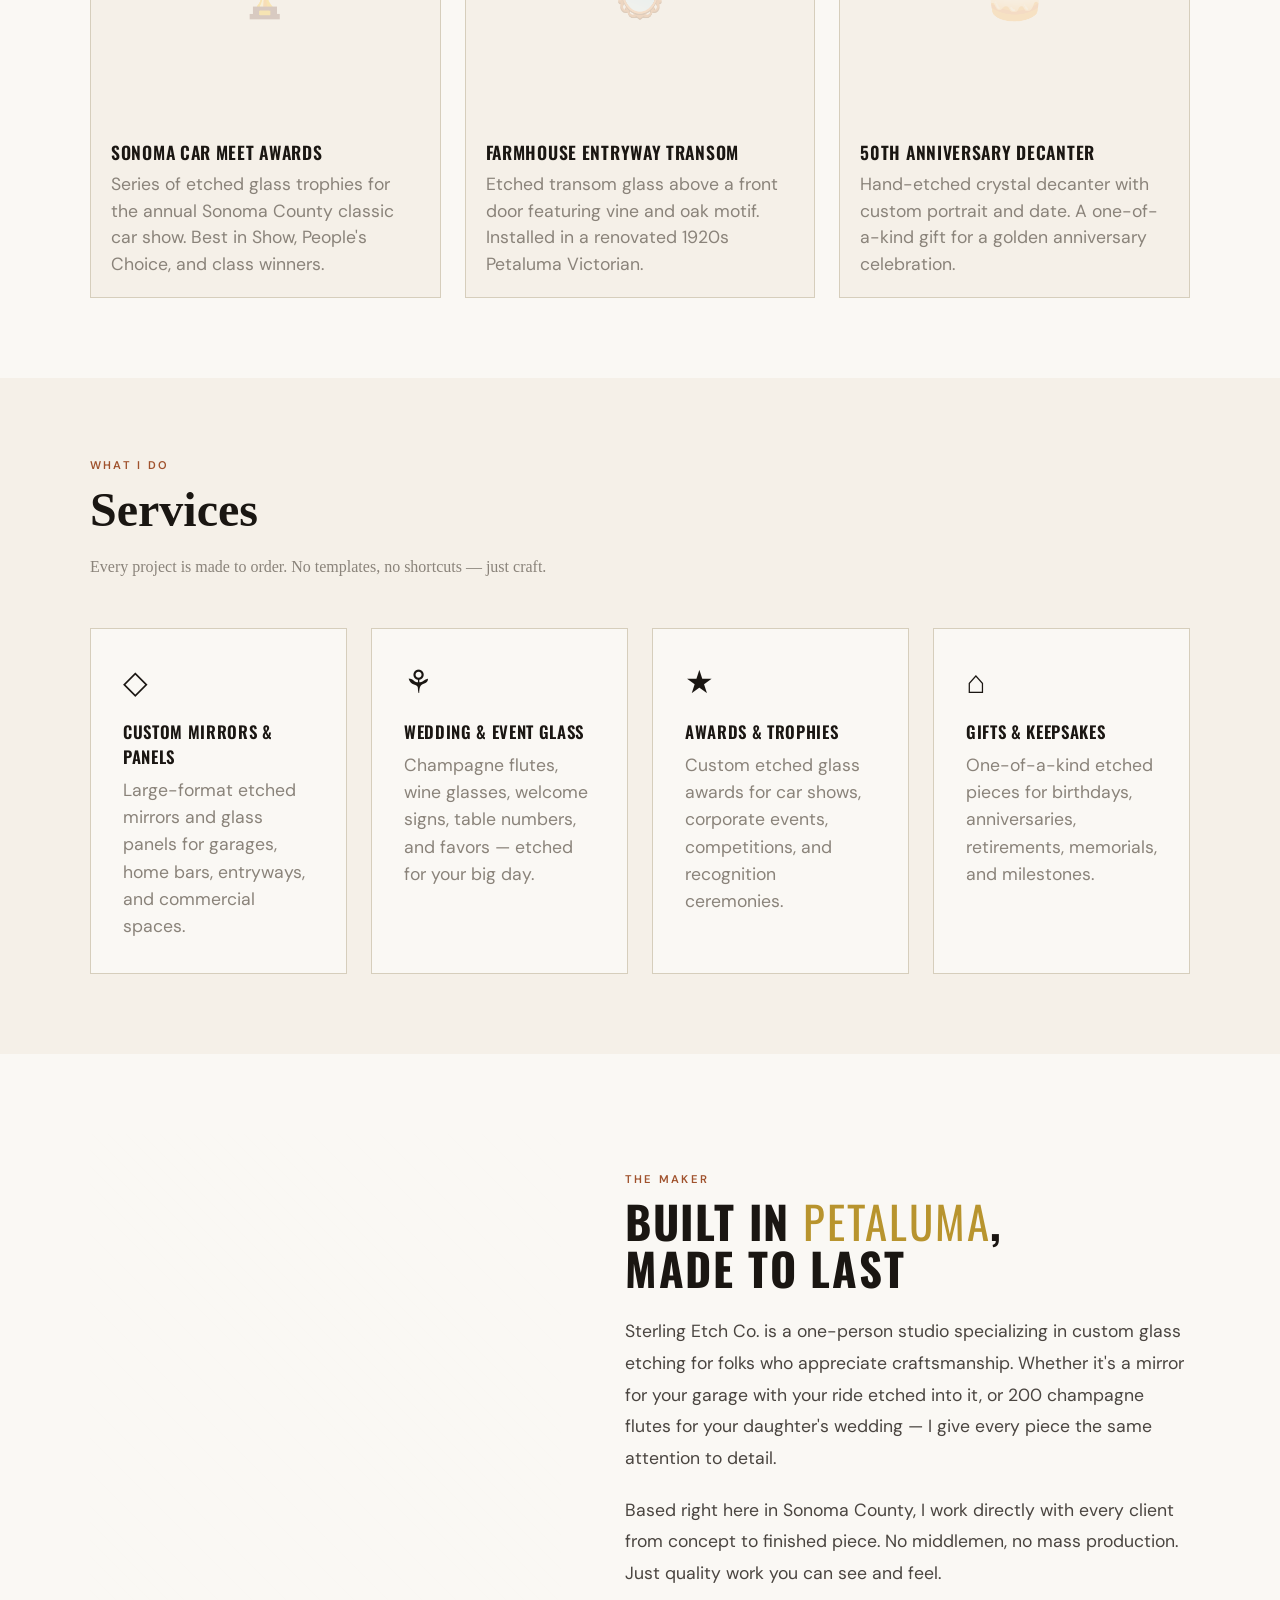
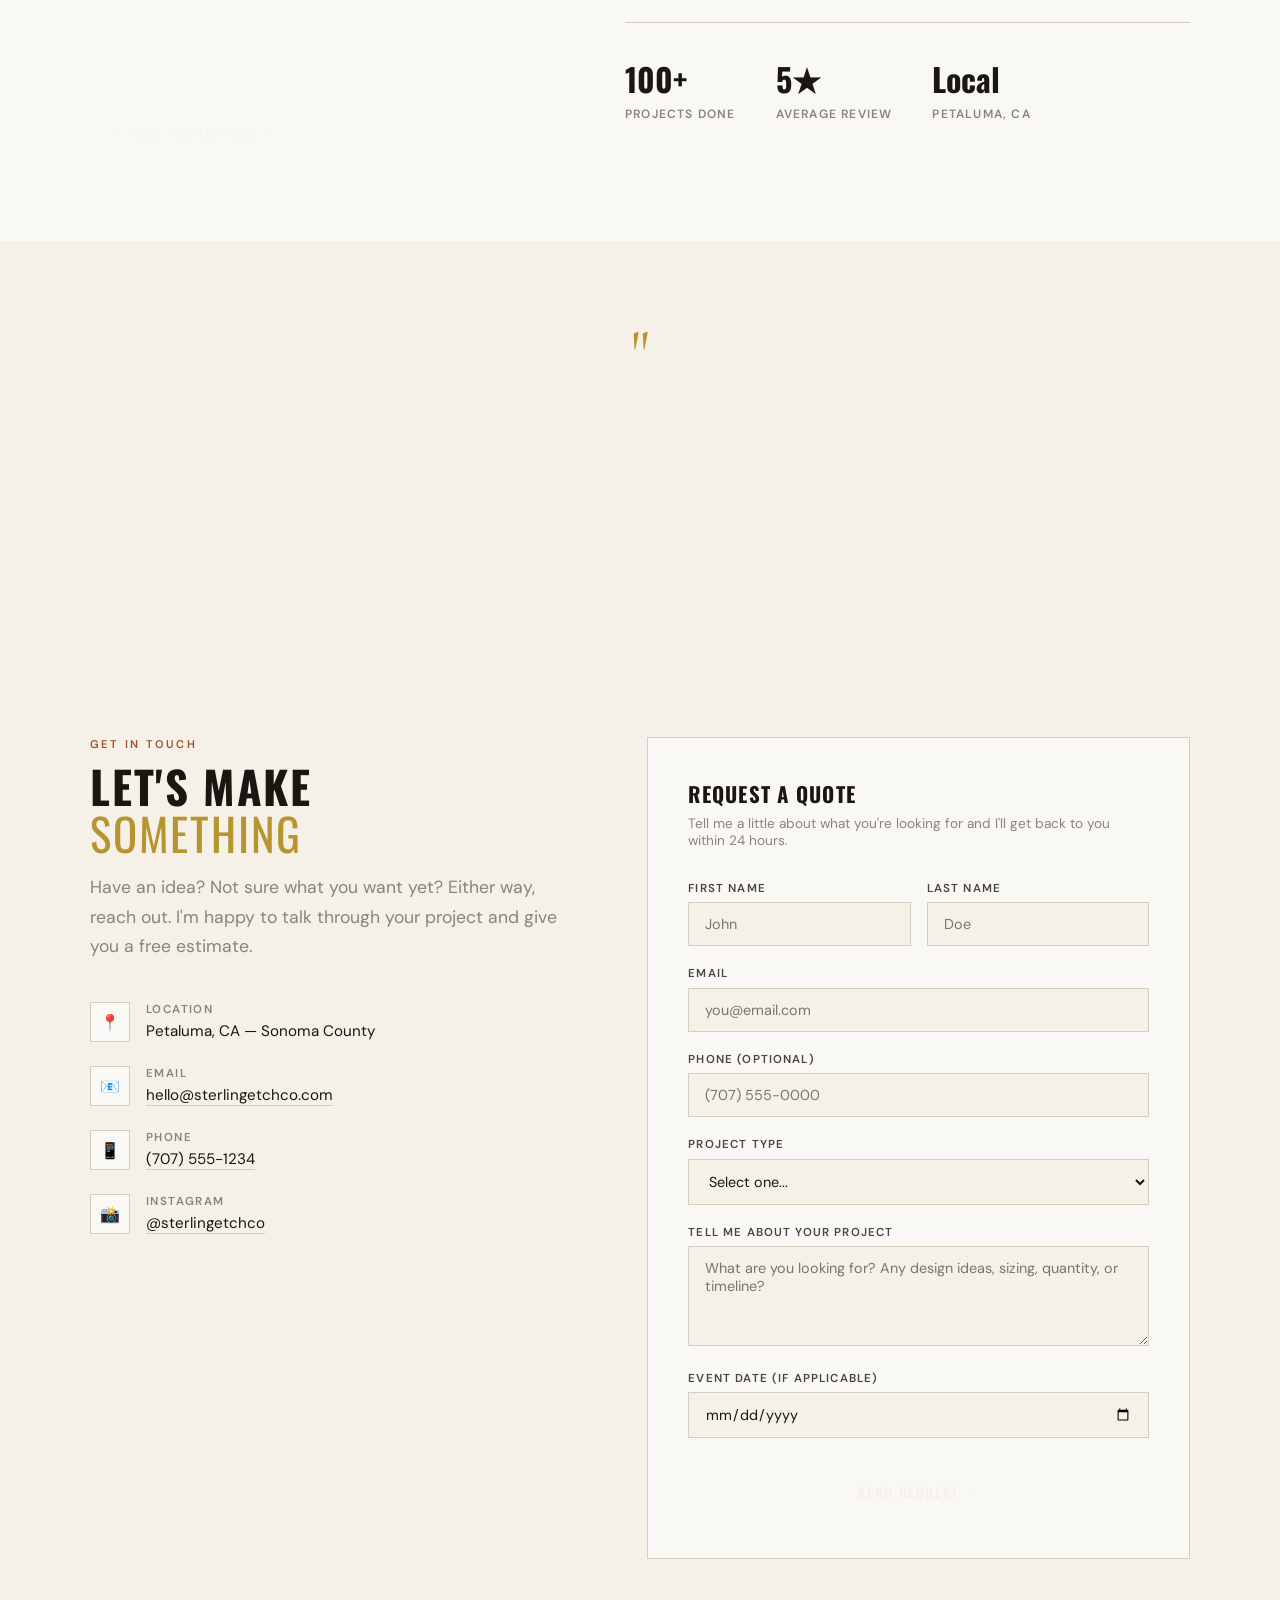
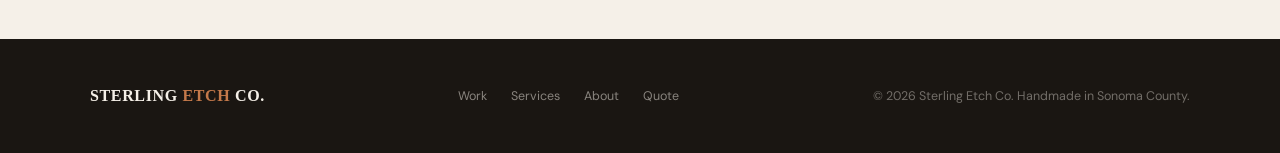
==== commit 7db27496: "Add glassmorphism hero effect with Petaluma photo background Replaces plain parchment hero with a sa" ====
--- a/public/index.html
+++ b/public/index.html
@@ -3,14 +3,14 @@
 <head>
 <meta charset="UTF-8">
 <meta name="viewport" content="width=device-width, initial-scale=1.0">
-<title>Petaluma Glass Works — Custom Glass Etching</title>
+<title>Sterling Etch Co. — Custom Glass Etching</title>
 <link rel="preconnect" href="https://fonts.googleapis.com">
-<link href="https://fonts.googleapis.com/css2?family=Playfair+Display:ital,wght@0,400;0,700;0,900;1,400&family=DM+Sans:wght@400;500;600&family=Libre+Baskerville:ital,wght@0,400;0,700;1,400&display=swap" rel="stylesheet">
+<link href="https://fonts.googleapis.com/css2?family=Cormorant+Garamond:ital,wght@0,400;0,600;0,700;1,400&family=Crimson+Pro:ital,wght@0,400;0,500;0,600;1,400&family=DM+Sans:wght@400;500;600&family=Oswald:wght@400;600;700&display=swap" rel="stylesheet">
 <link rel="stylesheet" href="styles.css">
 <style>
   /* ── HERO ── */
   .hero {
-    min-height: 100vh;
+    max-height: 80vh;
     display: flex;
     align-items: center;
     justify-content: center;
@@ -19,13 +19,45 @@
     position: relative;
     overflow: hidden;
   }
+  /* ── GLASSMORPHISM HERO ── */
+  /* Saturated Petaluma photo fills the hero */
+  .hero-bg {
+    position: absolute;
+    inset: 0;
+    background: url('images/mirror-reflection.jpg') center/cover no-repeat;
+    filter: saturate(1.8) brightness(0.8);
+    z-index: 0;
+  }
+  /* Frosted glass panel over the photo */
+  .hero-glass {
+    position: absolute;
+    inset: 0;
+    backdrop-filter: blur(18px) saturate(1.4);
+    -webkit-backdrop-filter: blur(18px) saturate(1.4);
+    background: rgba(234, 227, 211, 0.18);
+    border-top: 1px solid rgba(255,255,255,0.35);
+    border-bottom: 1px solid rgba(255,255,255,0.12);
+    z-index: 1;
+    pointer-events: none;
+  }
+  /* Diagonal light streak on glass surface */
+  .hero-glass::after {
+    content: '';
+    position: absolute;
+    inset: 0;
+    background: linear-gradient(108deg,
+      transparent 34%,
+      rgba(255,255,255,0.06) 36%, rgba(255,255,255,0.12) 38.5%, rgba(255,255,255,0.05) 41%,
+      transparent 43%
+    );
+  }
   .hero::before {
     content: '';
     position: absolute;
     inset: 0;
-    background:
-      radial-gradient(ellipse at 20% 50%, rgba(160, 82, 45, 0.06) 0%, transparent 60%),
-      radial-gradient(ellipse at 80% 30%, rgba(184, 148, 46, 0.05) 0%, transparent 50%);
+    z-index: 2;
+    background: radial-gradient(ellipse 55% 65% at 50% 50%, rgba(234,227,211,0.45) 0%, transparent 70%);
+    pointer-events: none;
   }
   .hero-ornament {
     position: absolute;
@@ -34,35 +66,61 @@
   }
   .hero-ornament.top-left {
     top: 8%; left: 6%;
-    width: 180px; height: 180px;
+    width: 160px; height: 160px;
     border: 2px solid var(--ink);
-    border-radius: 50%;
+    border-radius: 0;
+    transform: rotate(8deg);
   }
   .hero-ornament.bot-right {
     bottom: 10%; right: 8%;
-    width: 120px; height: 120px;
-    border: 2px solid var(--rust);
+    width: 110px; height: 110px;
+    border: 2px solid var(--ink);
     transform: rotate(45deg);
   }
-  .hero-content { position: relative; z-index: 2; max-width: 820px; }
+  /* Nav over hero — white text */
+  #nav:not(.scrolled) { background: transparent; border-bottom-color: rgba(255,255,255,0.15); }
+  #nav:not(.scrolled) .nav-logo { color: #fff; }
+  #nav:not(.scrolled) .nav-logo span { color: var(--gold-light); }
+  #nav:not(.scrolled) .nav-links a { color: rgba(255,255,255,0.85); }
+  #nav:not(.scrolled) .nav-links a:hover { color: #fff; }
+  #nav:not(.scrolled) .nav-cta { background: rgba(255,255,255,0.15); border-color: rgba(255,255,255,0.4); color: #fff; backdrop-filter: blur(8px); -webkit-backdrop-filter: blur(8px); }
+  #nav:not(.scrolled) .nav-cta:hover { background: rgba(255,255,255,0.3); }
+  #nav:not(.scrolled) .mobile-toggle span { background: #fff; }
+  .hero-content { position: relative; z-index: 3; max-width: 820px; }
+  .hero .hero-tag { color: rgba(255,255,255,0.8); }
+  .hero .hero-tag::before, .hero .hero-tag::after { color: rgba(255,255,255,0.6); }
+  .hero .hero-sub { color: rgba(255,255,255,0.75); }
+  .hero .btn-primary { background: rgba(255,255,255,0.2); border: 1px solid rgba(255,255,255,0.5); color: #fff; backdrop-filter: blur(8px); -webkit-backdrop-filter: blur(8px); }
+  .hero .btn-primary:hover { background: rgba(255,255,255,0.35); }
+  .hero .btn-secondary { color: #fff; border-color: rgba(255,255,255,0.5); background: rgba(255,255,255,0.08); backdrop-filter: blur(8px); -webkit-backdrop-filter: blur(8px); }
+  .hero .btn-secondary:hover { background: rgba(255,255,255,0.2); border-color: #fff; }
   .hero .hero-tag { margin-bottom: 2rem; opacity: 0; animation: fadeUp 0.8s 0.2s forwards; }
   .hero h1 {
-    font-family: 'Playfair Display', serif;
+    font-family: 'Oswald', sans-serif;
     font-size: clamp(3rem, 7vw, 5.5rem);
-    font-weight: 900;
-    line-height: 1.05;
-    letter-spacing: -0.01em;
-    color: var(--ink);
+    font-weight: 700;
+    line-height: 1.0;
+    letter-spacing: 0.04em;
+    text-transform: uppercase;
+    color: #ffffff;
     margin-bottom: 1.5rem;
     opacity: 0;
     animation: fadeUp 0.8s 0.4s forwards;
   }
-  .hero h1 em { font-style: italic; font-weight: 400; color: var(--rust); }
+  .hero h1 em {
+    display: block;
+    font-family: 'Cormorant Garamond', serif;
+    font-style: italic;
+    font-weight: 400;
+    text-transform: none;
+    letter-spacing: 0.01em;
+    color: #ffffff;
+    font-size: 1.15em;
+  }
   .hero-sub {
-    font-family: 'Libre Baskerville', serif;
     font-size: 1.1rem;
     line-height: 1.7;
-    color: var(--warm-gray);
+    color: rgba(255,255,255,0.85);
     max-width: 540px;
     margin: 0 auto 2.5rem;
     opacity: 0;
@@ -79,7 +137,7 @@
 
   /* ── TICKER ── */
   .ticker {
-    background: var(--ink);
+    background: var(--navy);
     padding: 0.85rem 0;
     overflow: hidden;
   }
@@ -98,13 +156,12 @@
     font-weight: 600;
     letter-spacing: 0.15em;
     text-transform: uppercase;
-    color: var(--cream);
-    opacity: 0.7;
-  }
-  .ticker-item .dot {
-    width: 4px; height: 4px;
-    background: var(--rust-light);
-    border-radius: 50%;
+    color: #FFFFFF;
+  }
+  .ticker-sep {
+    color: var(--gold-light);
+    font-size: 0.65rem;
+    opacity: 0.8;
   }
 
   /* ── RECENT WORK ── */
@@ -121,11 +178,11 @@
     overflow: hidden;
     transition: all 0.3s;
   }
-  .project-card:hover { transform: translateY(-4px); box-shadow: 0 12px 40px var(--shadow); }
+  .project-card:hover { transform: translateY(-4px); box-shadow: 0 12px 40px var(--shadow); border-color: var(--gold); }
   .project-img {
     width: 100%;
     aspect-ratio: 4/3;
-    background: var(--ink);
+    background: var(--navy);
     position: relative;
     overflow: hidden;
     display: flex;
@@ -149,7 +206,7 @@
   .project-tag {
     position: absolute;
     top: 0.75rem; left: 0.75rem;
-    background: var(--rust);
+    background: var(--navy);
     color: var(--cream);
     font-size: 0.65rem;
     font-weight: 600;
@@ -159,12 +216,14 @@
   }
   .project-body { padding: 1.25rem; }
   .project-body h3 {
-    font-family: 'Playfair Display', serif;
-    font-size: 1.2rem;
-    font-weight: 700;
+    font-family: 'Oswald', sans-serif;
+    font-size: 1.1rem;
+    font-weight: 600;
+    text-transform: uppercase;
+    letter-spacing: 0.04em;
     margin-bottom: 0.4rem;
   }
-  .project-body p { font-size: 0.88rem; color: var(--warm-gray); line-height: 1.5; }
+  .project-body p { font-size: 1.1rem; color: var(--warm-gray); line-height: 1.5; }
 
   /* ── SERVICES PREVIEW ── */
   .services-row {
@@ -179,15 +238,17 @@
     background: var(--warm-white);
     transition: all 0.25s;
   }
-  .service-card:hover { border-color: var(--rust); }
+  .service-card:hover { border-color: var(--gold); }
   .service-icon { font-size: 2rem; margin-bottom: 1rem; display: block; }
   .service-card h3 {
-    font-family: 'Playfair Display', serif;
-    font-size: 1.15rem;
-    font-weight: 700;
+    font-family: 'Oswald', sans-serif;
+    font-size: 1.05rem;
+    font-weight: 600;
+    text-transform: uppercase;
+    letter-spacing: 0.04em;
     margin-bottom: 0.5rem;
   }
-  .service-card p { font-size: 0.88rem; color: var(--warm-gray); line-height: 1.55; }
+  .service-card p { font-size: 1.1rem; color: var(--warm-gray); line-height: 1.55; }
 
   /* ── ABOUT PREVIEW ── */
   #about { background: var(--warm-white); }
@@ -199,7 +260,7 @@
   }
   .about-photo {
     aspect-ratio: 3/4;
-    background: var(--ink);
+    background: var(--navy);
     position: relative;
     overflow: hidden;
   }
@@ -219,16 +280,21 @@
     opacity: 0.5;
   }
   .about-text h2 {
-    font-family: 'Playfair Display', serif;
+    font-family: 'Oswald', sans-serif;
     font-size: clamp(2rem, 3.5vw, 2.8rem);
-    font-weight: 900;
-    line-height: 1.1;
+    font-weight: 700;
+    text-transform: uppercase;
+    letter-spacing: 0.04em;
+    line-height: 1.05;
     margin-bottom: 1.5rem;
   }
-  .about-text h2 em { font-weight: 400; color: var(--rust); }
+  .about-text h2 em {
+    font-style: normal;
+    font-weight: 400;
+    color: var(--gold);
+  }
   .about-text p {
-    font-family: 'Libre Baskerville', serif;
-    font-size: 0.95rem;
+    font-size: 1.1rem;
     line-height: 1.8;
     color: var(--slate);
     margin-bottom: 1.25rem;
@@ -242,9 +308,9 @@
   }
   .stat-item strong {
     display: block;
-    font-family: 'Playfair Display', serif;
+    font-family: 'Oswald', sans-serif;
     font-size: 2rem;
-    font-weight: 900;
+    font-weight: 700;
     color: var(--ink);
   }
   .stat-item span {
@@ -257,13 +323,13 @@
 
   /* ── TESTIMONIAL ── */
   .testimonial-section {
-    background: var(--ink);
+    background: var(--navy);
     color: var(--cream);
     text-align: center;
     padding: 5rem 2rem;
   }
   .testimonial-section blockquote {
-    font-family: 'Playfair Display', serif;
+    font-family: 'Cormorant Garamond', serif;
     font-size: clamp(1.3rem, 3vw, 1.8rem);
     font-style: italic;
     line-height: 1.6;
@@ -281,9 +347,9 @@
     opacity: 0.5;
   }
   .quote-mark {
-    font-family: 'Playfair Display', serif;
+    font-family: 'Cormorant Garamond', serif;
     font-size: 4rem;
-    color: var(--rust-light);
+    color: var(--gold);
     line-height: 1;
     margin-bottom: 0.5rem;
   }
@@ -296,16 +362,21 @@
     gap: 4rem;
   }
   .contact-info h2 {
-    font-family: 'Playfair Display', serif;
+    font-family: 'Oswald', sans-serif;
     font-size: clamp(2rem, 3.5vw, 2.8rem);
-    font-weight: 900;
-    line-height: 1.1;
+    font-weight: 700;
+    text-transform: uppercase;
+    letter-spacing: 0.04em;
+    line-height: 1.05;
     margin-bottom: 1rem;
   }
-  .contact-info h2 em { font-weight: 400; color: var(--rust); }
+  .contact-info h2 em {
+    font-style: normal;
+    font-weight: 400;
+    color: var(--gold);
+  }
   .contact-info > p {
-    font-family: 'Libre Baskerville', serif;
-    font-size: 0.95rem;
+    font-size: 1.1rem;
     line-height: 1.7;
     color: var(--warm-gray);
     margin-bottom: 2.5rem;
@@ -342,7 +413,7 @@
     border-bottom: 1px solid var(--border);
     transition: border-color 0.2s;
   }
-  .contact-detail a:hover { border-color: var(--rust); }
+  .contact-detail a:hover { border-color: var(--gold); }
 
   /* ── CONTACT FORM ── */
   .request-form {
@@ -351,9 +422,11 @@
     padding: 2.5rem;
   }
   .request-form h3 {
-    font-family: 'Playfair Display', serif;
-    font-size: 1.4rem;
+    font-family: 'Oswald', sans-serif;
+    font-size: 1.3rem;
     font-weight: 700;
+    text-transform: uppercase;
+    letter-spacing: 0.06em;
     margin-bottom: 0.4rem;
   }
   .form-sub { font-size: 0.85rem; color: var(--warm-gray); margin-bottom: 2rem; }
@@ -383,28 +456,28 @@
   }
   .form-group input:focus,
   .form-group select:focus,
-  .form-group textarea:focus { border-color: var(--rust); }
+  .form-group textarea:focus { border-color: var(--gold); }
   .form-group textarea { resize: vertical; min-height: 100px; }
   .form-submit {
     width: 100%;
     padding: 1rem;
-    background: var(--ink);
+    background: var(--brick);
     color: var(--cream);
-    font-family: 'DM Sans', sans-serif;
+    font-family: 'Oswald', sans-serif;
     font-size: 0.85rem;
     font-weight: 600;
-    letter-spacing: 0.08em;
+    letter-spacing: 0.12em;
     text-transform: uppercase;
     border: none;
     cursor: pointer;
     transition: background 0.25s;
     margin-top: 0.5rem;
   }
-  .form-submit:hover { background: var(--rust); }
+  .form-submit:hover { background: var(--brick-dark); }
 
   /* ── RESPONSIVE (page-specific) ── */
   @media (max-width: 768px) {
-    .hero { min-height: auto; padding: 10rem 1.5rem 5rem; }
+    .hero { max-height: none; padding: 10rem 1.5rem 5rem; }
     .about-grid { grid-template-columns: 1fr; gap: 2rem; }
     .about-photo { max-height: 350px; }
     .contact-grid { grid-template-columns: 1fr; gap: 2.5rem; }
@@ -418,7 +491,7 @@
 
 <!-- ═══════ NAV ═══════ -->
 <nav id="nav">
-  <a href="index.html" class="nav-logo">Petaluma <span>Glass</span> Works</a>
+  <a href="index.html" class="nav-logo">Sterling <span>Etch</span> Co.</a>
   <button class="mobile-toggle" onclick="document.querySelector('.nav-links').classList.toggle('open')" aria-label="Menu">
     <span></span><span></span><span></span>
   </button>
@@ -432,8 +505,9 @@
 
 <!-- ═══════ HERO ═══════ -->
 <section class="hero">
-  <div class="hero-ornament top-left"></div>
-  <div class="hero-ornament bot-right"></div>
+  <div class="hero-bg"></div>
+  <div class="hero-glass"></div>
+
   <div class="hero-content">
     <div class="hero-tag">Petaluma, California</div>
     <h1>Crafted Glass<br><em>Etched by Hand</em></h1>
@@ -448,22 +522,22 @@
 <!-- ═══════ TICKER ═══════ -->
 <div class="ticker">
   <div class="ticker-track">
-    <div class="ticker-item"><span class="dot"></span> Garage Signs</div>
-    <div class="ticker-item"><span class="dot"></span> Wedding Glassware</div>
-    <div class="ticker-item"><span class="dot"></span> Custom Mirrors</div>
-    <div class="ticker-item"><span class="dot"></span> Corporate Awards</div>
-    <div class="ticker-item"><span class="dot"></span> Home Bar Décor</div>
-    <div class="ticker-item"><span class="dot"></span> Memorial Pieces</div>
-    <div class="ticker-item"><span class="dot"></span> Car Club Trophies</div>
-    <div class="ticker-item"><span class="dot"></span> Event Signage</div>
-    <div class="ticker-item"><span class="dot"></span> Garage Signs</div>
-    <div class="ticker-item"><span class="dot"></span> Wedding Glassware</div>
-    <div class="ticker-item"><span class="dot"></span> Custom Mirrors</div>
-    <div class="ticker-item"><span class="dot"></span> Corporate Awards</div>
-    <div class="ticker-item"><span class="dot"></span> Home Bar Décor</div>
-    <div class="ticker-item"><span class="dot"></span> Memorial Pieces</div>
-    <div class="ticker-item"><span class="dot"></span> Car Club Trophies</div>
-    <div class="ticker-item"><span class="dot"></span> Event Signage</div>
+    <div class="ticker-item"><span class="ticker-sep">✦</span> Garage Signs</div>
+    <div class="ticker-item"><span class="ticker-sep">✦</span> Wedding Glassware</div>
+    <div class="ticker-item"><span class="ticker-sep">✦</span> Custom Mirrors</div>
+    <div class="ticker-item"><span class="ticker-sep">✦</span> Corporate Awards</div>
+    <div class="ticker-item"><span class="ticker-sep">✦</span> Home Bar Décor</div>
+    <div class="ticker-item"><span class="ticker-sep">✦</span> Memorial Pieces</div>
+    <div class="ticker-item"><span class="ticker-sep">✦</span> Car Club Trophies</div>
+    <div class="ticker-item"><span class="ticker-sep">✦</span> Event Signage</div>
+    <div class="ticker-item"><span class="ticker-sep">✦</span> Garage Signs</div>
+    <div class="ticker-item"><span class="ticker-sep">✦</span> Wedding Glassware</div>
+    <div class="ticker-item"><span class="ticker-sep">✦</span> Custom Mirrors</div>
+    <div class="ticker-item"><span class="ticker-sep">✦</span> Corporate Awards</div>
+    <div class="ticker-item"><span class="ticker-sep">✦</span> Home Bar Décor</div>
+    <div class="ticker-item"><span class="ticker-sep">✦</span> Memorial Pieces</div>
+    <div class="ticker-item"><span class="ticker-sep">✦</span> Car Club Trophies</div>
+    <div class="ticker-item"><span class="ticker-sep">✦</span> Event Signage</div>
   </div>
 </div>
 
@@ -590,7 +664,7 @@
       <div class="about-text reveal">
         <div class="section-label">The Maker</div>
         <h2>Built in <em>Petaluma</em>,<br>Made to Last</h2>
-        <p>Petaluma Glass Works is a one-person studio specializing in custom glass etching for folks who appreciate craftsmanship. Whether it's a mirror for your garage with your ride etched into it, or 200 champagne flutes for your daughter's wedding — I give every piece the same attention to detail.</p>
+        <p>Sterling Etch Co. is a one-person studio specializing in custom glass etching for folks who appreciate craftsmanship. Whether it's a mirror for your garage with your ride etched into it, or 200 champagne flutes for your daughter's wedding — I give every piece the same attention to detail.</p>
         <p>Based right here in Sonoma County, I work directly with every client from concept to finished piece. No middlemen, no mass production. Just quality work you can see and feel.</p>
         <div class="about-stats">
           <div class="stat-item">
@@ -637,7 +711,7 @@
           <div class="icon">📧</div>
           <div>
             <strong>Email</strong>
-            <span><a href="mailto:hello@petalumaglassworks.com">hello@petalumaglassworks.com</a></span>
+            <span><a href="mailto:hello@sterlingetchco.com">hello@sterlingetchco.com</a></span>
           </div>
         </div>
         <div class="contact-detail">
@@ -651,7 +725,7 @@
           <div class="icon">📸</div>
           <div>
             <strong>Instagram</strong>
-            <span><a href="#">@petalumaglassworks</a></span>
+            <span><a href="#">@sterlingetchco</a></span>
           </div>
         </div>
       </div>
@@ -699,7 +773,7 @@
           <input type="date">
         </div>
         <button class="form-submit" onclick="handleSubmit()">Send Request →</button>
-        <p id="form-confirm" style="display:none; margin-top:1rem; color:var(--rust); font-weight:600; text-align:center; font-size:0.9rem;">Thanks! I'll be in touch soon.</p>
+        <p id="form-confirm" style="display:none; margin-top:1rem; color:var(--navy); font-weight:600; text-align:center; font-size:0.9rem;">Thanks! I'll be in touch soon.</p>
       </div>
     </div>
   </div>
@@ -708,14 +782,14 @@
 <!-- ═══════ FOOTER ═══════ -->
 <footer>
   <div class="footer-inner">
-    <div class="footer-brand">Petaluma <span>Glass</span> Works</div>
+    <div class="footer-brand">Sterling <span>Etch</span> Co.</div>
     <div class="footer-links">
       <a href="work.html">Work</a>
       <a href="services.html">Services</a>
       <a href="about.html">About</a>
       <a href="quote.html">Quote</a>
     </div>
-    <div class="footer-copy">© 2026 Petaluma Glass Works. Handmade in Sonoma County.</div>
+    <div class="footer-copy">© 2026 Sterling Etch Co. Handmade in Sonoma County.</div>
   </div>
 </footer>
 
